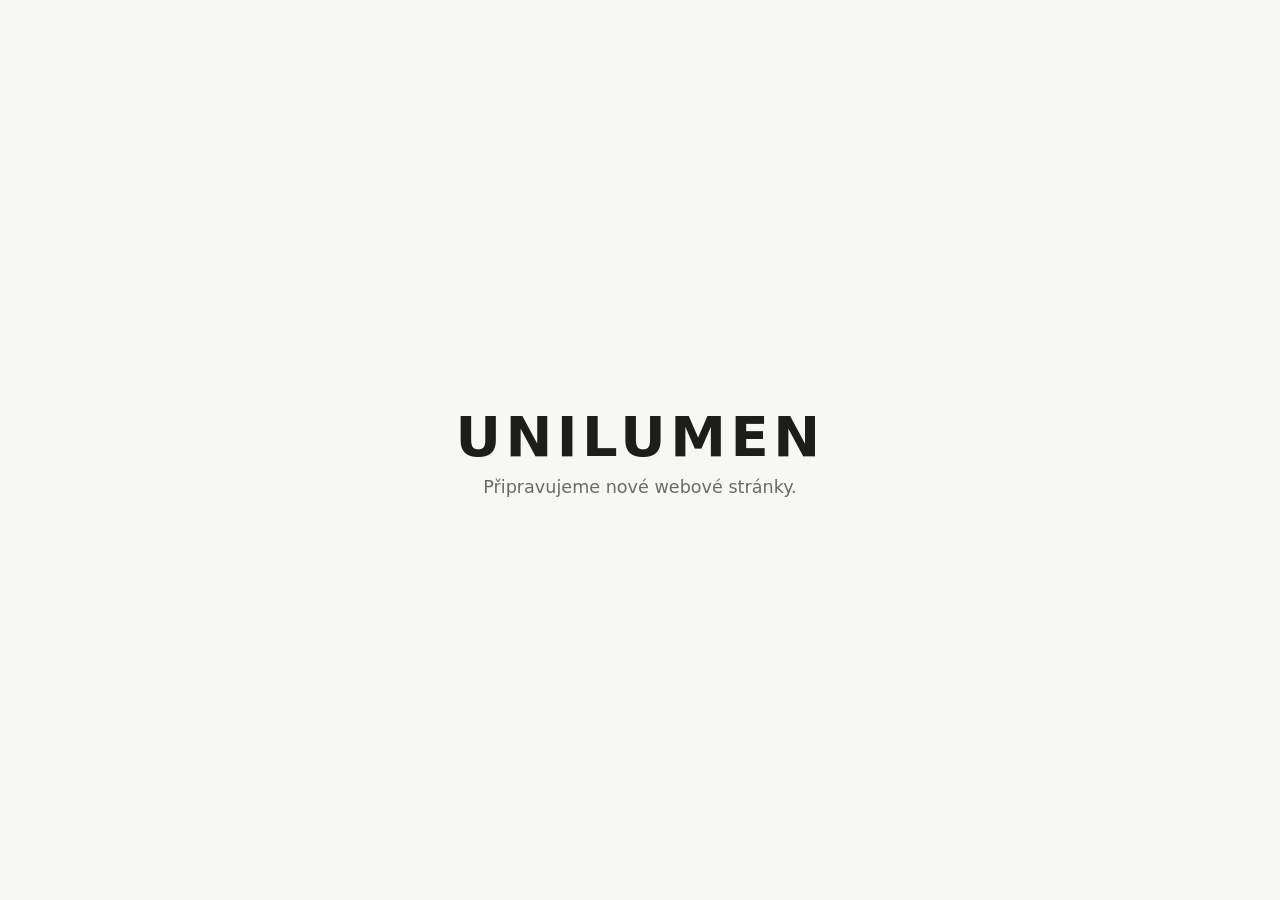
==== site/index.html @ 9586f5bf "Přidat dočasnou stránku, README a nasazení na GitHub Pages Co-Authored-By: Claude Opus 5.5 <noreply@" ====
<!doctype html>
<html lang="cs">
<head>
  <meta charset="utf-8">
  <meta name="viewport" content="width=device-width, initial-scale=1">
  <title>UNILUMEN s.r.o.</title>
  <meta name="description" content="UNILUMEN s.r.o. – nové webové stránky se připravují.">
  <style>
    :root { color-scheme: light dark; --bg: #f7f7f5; --fg: #1d1d1b; --muted: #6b6b66; }
    @media (prefers-color-scheme: dark) { :root { --bg: #141413; --fg: #f2f2ef; --muted: #a3a39d; } }
    html, body { height: 100%; margin: 0; }
    body {
      display: grid; place-items: center; padding: 0 16px;
      background: var(--bg); color: var(--fg);
      font-family: system-ui, -apple-system, "Segoe UI", Roboto, sans-serif;
      text-align: center;
    }
    h1 { font-size: clamp(2rem, 6vw, 3.5rem); letter-spacing: .08em; margin: 0 0 .5rem; }
    p { color: var(--muted); margin: 0; font-size: 1.1rem; }
  </style>
</head>
<body>
  <main>
    <h1>UNILUMEN</h1>
    <p>Připravujeme nové webové stránky.</p>
  </main>
</body>
</html>
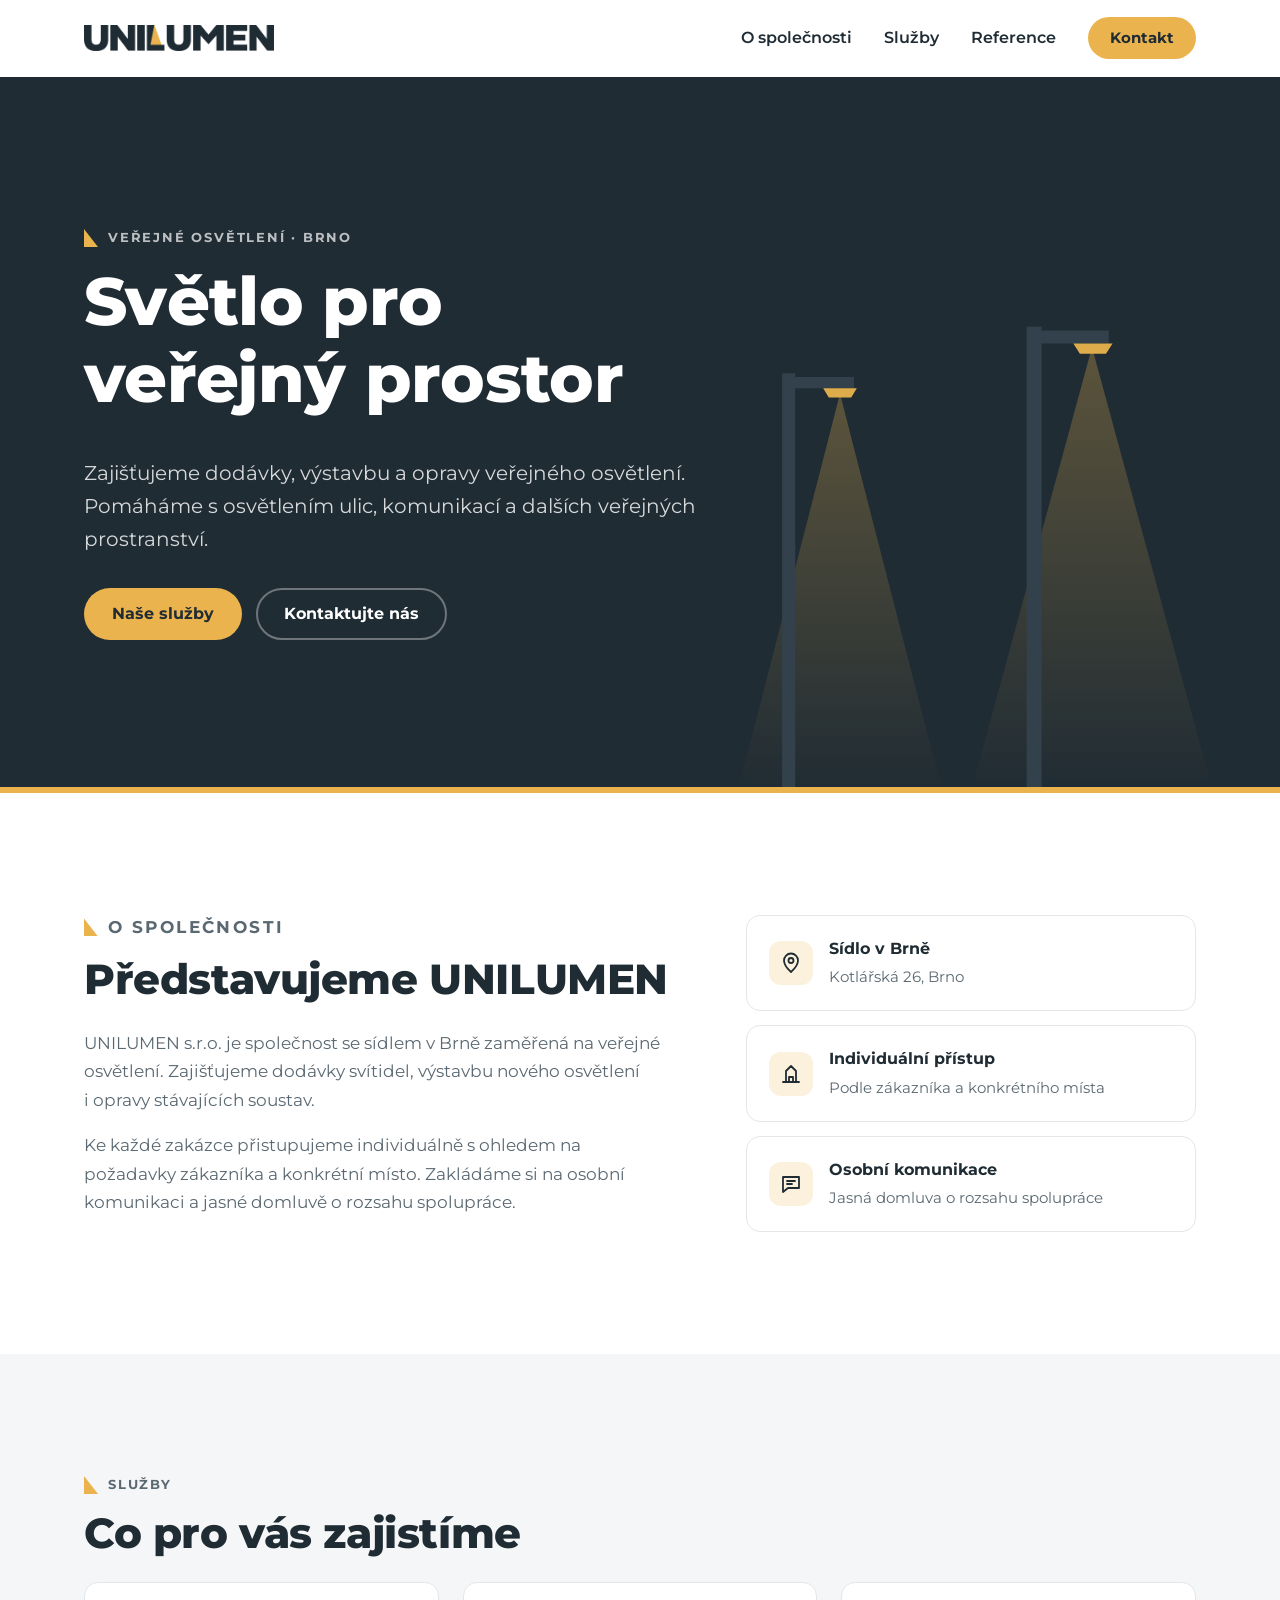
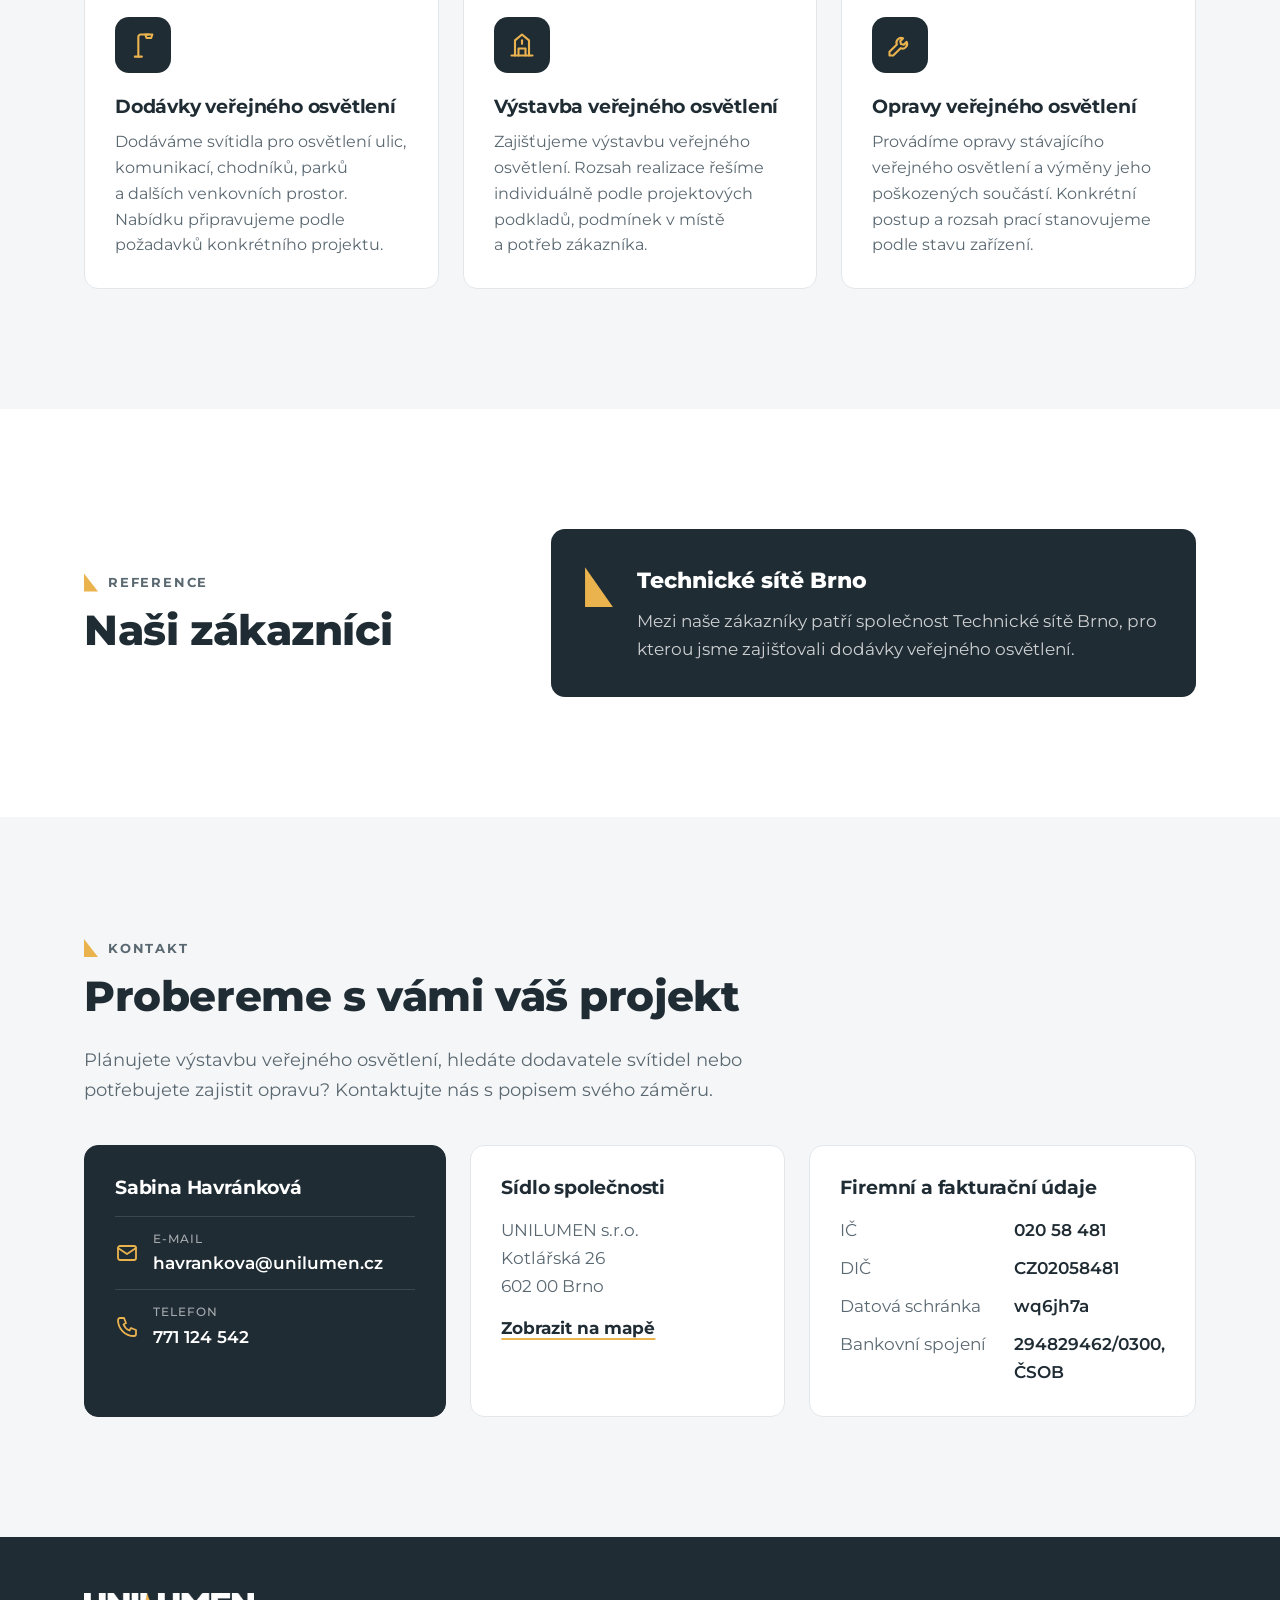
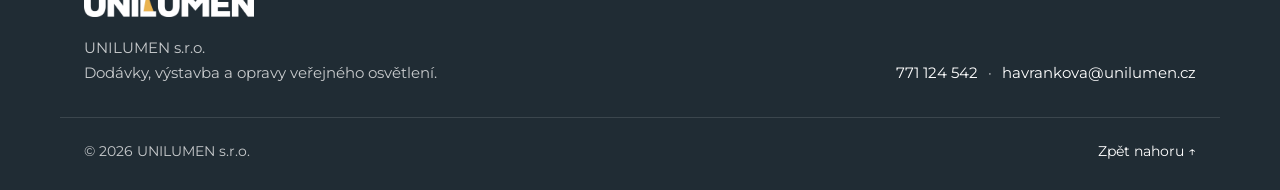
==== commit 543b7c56: "Vytvořit firemní web UNILUMEN Jednostránkový responzivní web podle podkladů klienta: úvod, o společn" ====
--- a/site/index.html
+++ b/site/index.html
@@ -3,26 +3,231 @@
 <head>
   <meta charset="utf-8">
   <meta name="viewport" content="width=device-width, initial-scale=1">
-  <title>UNILUMEN s.r.o.</title>
-  <meta name="description" content="UNILUMEN s.r.o. – nové webové stránky se připravují.">
-  <style>
-    :root { color-scheme: light dark; --bg: #f7f7f5; --fg: #1d1d1b; --muted: #6b6b66; }
-    @media (prefers-color-scheme: dark) { :root { --bg: #141413; --fg: #f2f2ef; --muted: #a3a39d; } }
-    html, body { height: 100%; margin: 0; }
-    body {
-      display: grid; place-items: center; padding: 0 16px;
-      background: var(--bg); color: var(--fg);
-      font-family: system-ui, -apple-system, "Segoe UI", Roboto, sans-serif;
-      text-align: center;
+  <title>UNILUMEN s.r.o. – dodávky, výstavba a opravy veřejného osvětlení</title>
+  <meta name="description" content="UNILUMEN s.r.o. z Brna zajišťuje dodávky, výstavbu a opravy veřejného osvětlení ulic, komunikací a dalších veřejných prostranství.">
+  <meta name="theme-color" content="#202C34">
+  <meta property="og:type" content="website">
+  <meta property="og:locale" content="cs_CZ">
+  <meta property="og:site_name" content="UNILUMEN s.r.o.">
+  <meta property="og:title" content="UNILUMEN s.r.o. – světlo pro veřejný prostor">
+  <meta property="og:description" content="Dodávky, výstavba a opravy veřejného osvětlení.">
+  <meta property="og:image" content="assets/img/og.png">
+  <link rel="icon" href="favicon.ico" sizes="48x48">
+  <link rel="icon" href="assets/img/favicon.svg" type="image/svg+xml">
+  <link rel="apple-touch-icon" href="assets/img/apple-touch-icon.png">
+  <link rel="preload" href="assets/fonts/montserrat-latin-wght-normal.woff2" as="font" type="font/woff2" crossorigin>
+  <link rel="stylesheet" href="assets/style.css">
+  <script type="application/ld+json">
+  {
+    "@context": "https://schema.org",
+    "@type": "Organization",
+    "name": "UNILUMEN s.r.o.",
+    "description": "Dodávky, výstavba a opravy veřejného osvětlení.",
+    "email": "havrankova@unilumen.cz",
+    "telephone": "+420 771 124 542",
+    "taxID": "CZ02058481",
+    "address": {
+      "@type": "PostalAddress",
+      "streetAddress": "Kotlářská 26",
+      "postalCode": "602 00",
+      "addressLocality": "Brno",
+      "addressCountry": "CZ"
     }
-    h1 { font-size: clamp(2rem, 6vw, 3.5rem); letter-spacing: .08em; margin: 0 0 .5rem; }
-    p { color: var(--muted); margin: 0; font-size: 1.1rem; }
-  </style>
+  }
+  </script>
 </head>
 <body>
-  <main>
-    <h1>UNILUMEN</h1>
-    <p>Připravujeme nové webové stránky.</p>
+  <a class="skip" href="#obsah">Přeskočit na obsah</a>
+
+  <header class="site-header" id="top">
+    <div class="wrap header-inner">
+      <a class="brand" href="#top" aria-label="UNILUMEN – úvod">
+        <img src="assets/img/logo.png" alt="UNILUMEN" width="900" height="127">
+      </a>
+      <button class="nav-toggle" type="button" aria-expanded="false" aria-controls="nav" aria-label="Otevřít menu">
+        <span></span><span></span><span></span>
+      </button>
+      <nav class="nav" id="nav" aria-label="Hlavní navigace">
+        <a href="#o-spolecnosti">O společnosti</a>
+        <a href="#sluzby">Služby</a>
+        <a href="#reference">Reference</a>
+        <a class="btn btn-gold btn-sm" href="#kontakt">Kontakt</a>
+      </nav>
+    </div>
+  </header>
+
+  <main id="obsah">
+    <!-- Úvod -->
+    <section class="hero" aria-labelledby="hero-title">
+      <svg class="hero-art" viewBox="0 0 600 520" aria-hidden="true" focusable="false">
+        <defs>
+          <linearGradient id="beam" x1="0" y1="0" x2="0" y2="1">
+            <stop offset="0" stop-color="#EAB34E" stop-opacity=".9"/>
+            <stop offset="1" stop-color="#EAB34E" stop-opacity="0"/>
+          </linearGradient>
+        </defs>
+        <g class="lamp lamp-1">
+          <polygon class="cone" points="150,92 40,520 260,520" fill="url(#beam)"/>
+          <rect x="88" y="70" width="14" height="450" fill="#33434e"/>
+          <path d="M95 74 h70 v12 h-70z" fill="#33434e"/>
+          <path d="M132 86 h36 l-6 10 h-24z" fill="#EAB34E"/>
+        </g>
+        <g class="lamp lamp-2">
+          <polygon class="cone" points="420,42 290,520 550,520" fill="url(#beam)"/>
+          <rect x="350" y="20" width="16" height="500" fill="#33434e"/>
+          <path d="M358 24 h80 v14 h-80z" fill="#33434e"/>
+          <path d="M400 38 h42 l-7 11 h-28z" fill="#EAB34E"/>
+        </g>
+      </svg>
+      <div class="wrap hero-inner">
+        <p class="eyebrow">Veřejné osvětlení · Brno</p>
+        <h1 id="hero-title">Světlo pro veřejný prostor</h1>
+        <p class="lead">Zajišťujeme dodávky, výstavbu a&nbsp;opravy veřejného osvětlení. Pomáháme s&nbsp;osvětlením ulic, komunikací a&nbsp;dalších veřejných prostranství.</p>
+        <div class="actions">
+          <a class="btn btn-gold" href="#sluzby">Naše služby</a>
+          <a class="btn btn-ghost" href="#kontakt">Kontaktujte nás</a>
+        </div>
+      </div>
+    </section>
+
+    <!-- O společnosti -->
+    <section class="section" id="o-spolecnosti" aria-labelledby="about-title">
+      <div class="wrap about">
+        <div>
+          <p class="eyebrow">O společnosti</p>
+          <h2 id="about-title">Představujeme UNILUMEN</h2>
+          <p>UNILUMEN s.r.o. je společnost se sídlem v&nbsp;Brně zaměřená na veřejné osvětlení. Zajišťujeme dodávky svítidel, výstavbu nového osvětlení i&nbsp;opravy stávajících soustav.</p>
+          <p>Ke každé zakázce přistupujeme individuálně s&nbsp;ohledem na požadavky zákazníka a&nbsp;konkrétní místo. Zakládáme si na osobní komunikaci a&nbsp;jasné domluvě o&nbsp;rozsahu spolupráce.</p>
+        </div>
+        <ul class="facts">
+          <li>
+            <svg viewBox="0 0 24 24" aria-hidden="true"><path d="M12 21s-7-6.2-7-11.5A7 7 0 0 1 19 9.5C19 14.8 12 21 12 21z"/><circle cx="12" cy="9.5" r="2.5"/></svg>
+            <div><strong>Sídlo v Brně</strong><span>Kotlářská 26, Brno</span></div>
+          </li>
+          <li>
+            <svg viewBox="0 0 24 24" aria-hidden="true"><path d="M4 20h16M7 20V9l5-5 5 5v11M10 20v-5h4v5"/></svg>
+            <div><strong>Individuální přístup</strong><span>Podle zákazníka a konkrétního místa</span></div>
+          </li>
+          <li>
+            <svg viewBox="0 0 24 24" aria-hidden="true"><path d="M4 5h16v11H9l-5 4z"/><path d="M8 9h8M8 12h5"/></svg>
+            <div><strong>Osobní komunikace</strong><span>Jasná domluva o rozsahu spolupráce</span></div>
+          </li>
+        </ul>
+      </div>
+    </section>
+
+    <!-- Služby -->
+    <section class="section section-alt" id="sluzby" aria-labelledby="services-title">
+      <div class="wrap">
+        <p class="eyebrow">Služby</p>
+        <h2 id="services-title">Co pro vás zajistíme</h2>
+        <div class="cards">
+          <article class="card">
+            <div class="card-icon">
+              <svg viewBox="0 0 24 24" aria-hidden="true"><path d="M8 22V5a2 2 0 0 1 2-2h7"/><path d="M14 3h6l-1 3h-4z"/><path d="M5 22h6"/></svg>
+            </div>
+            <h3>Dodávky veřejného osvětlení</h3>
+            <p>Dodáváme svítidla pro osvětlení ulic, komunikací, chodníků, parků a&nbsp;dalších venkovních prostor. Nabídku připravujeme podle požadavků konkrétního projektu.</p>
+          </article>
+          <article class="card">
+            <div class="card-icon">
+              <svg viewBox="0 0 24 24" aria-hidden="true"><path d="M3 21h18"/><path d="M6 21V8l6-5 6 5v13"/><path d="M9 21v-6h6v6"/><path d="M12 8v3"/></svg>
+            </div>
+            <h3>Výstavba veřejného osvětlení</h3>
+            <p>Zajišťujeme výstavbu veřejného osvětlení. Rozsah realizace řešíme individuálně podle projektových podkladů, podmínek v&nbsp;místě a&nbsp;potřeb zákazníka.</p>
+          </article>
+          <article class="card">
+            <div class="card-icon">
+              <svg viewBox="0 0 24 24" aria-hidden="true"><path d="M14.7 6.3a4 4 0 0 0-5.4 5.2L3 17.8V21h3.2l6.3-6.3a4 4 0 0 0 5.2-5.4l-2.5 2.5-2.4-.6-.6-2.4z"/></svg>
+            </div>
+            <h3>Opravy veřejného osvětlení</h3>
+            <p>Provádíme opravy stávajícího veřejného osvětlení a&nbsp;výměny jeho poškozených součástí. Konkrétní postup a&nbsp;rozsah prací stanovujeme podle stavu zařízení.</p>
+          </article>
+        </div>
+      </div>
+    </section>
+
+    <!-- Reference -->
+    <section class="section" id="reference" aria-labelledby="ref-title">
+      <div class="wrap ref">
+        <div>
+          <p class="eyebrow">Reference</p>
+          <h2 id="ref-title">Naši zákazníci</h2>
+        </div>
+        <figure class="ref-card">
+          <span class="ref-mark" aria-hidden="true"></span>
+          <div>
+            <p class="ref-name">Technické sítě Brno</p>
+            <p>Mezi naše zákazníky patří společnost Technické sítě Brno, pro kterou jsme zajišťovali dodávky veřejného osvětlení.</p>
+          </div>
+        </figure>
+      </div>
+    </section>
+
+    <!-- Kontakt -->
+    <section class="section contact" id="kontakt" aria-labelledby="contact-title">
+      <div class="wrap">
+        <div class="contact-head">
+          <p class="eyebrow">Kontakt</p>
+          <h2 id="contact-title">Probereme s&nbsp;vámi váš projekt</h2>
+          <p class="lead">Plánujete výstavbu veřejného osvětlení, hledáte dodavatele svítidel nebo potřebujete zajistit opravu? Kontaktujte nás s&nbsp;popisem svého záměru.</p>
+        </div>
+
+        <div class="contact-grid">
+          <div class="contact-card person">
+            <h3>Sabina Havránková</h3>
+            <a class="contact-line" href="mailto:havrankova@unilumen.cz">
+              <svg viewBox="0 0 24 24" aria-hidden="true"><rect x="3" y="5" width="18" height="14" rx="2"/><path d="m3 7 9 6 9-6"/></svg>
+              <span><small>E-mail</small>havrankova@unilumen.cz</span>
+            </a>
+            <a class="contact-line" href="tel:+420771124542">
+              <svg viewBox="0 0 24 24" aria-hidden="true"><path d="M5 3h4l2 5-2.5 1.5a11 11 0 0 0 6 6L16 13l5 2v4a2 2 0 0 1-2 2A16 16 0 0 1 3 5a2 2 0 0 1 2-2"/></svg>
+              <span><small>Telefon</small>771 124 542</span>
+            </a>
+          </div>
+
+          <div class="contact-card">
+            <h3>Sídlo společnosti</h3>
+            <address>
+              UNILUMEN s.r.o.<br>
+              Kotlářská 26<br>
+              602 00 Brno
+            </address>
+            <a class="text-link" href="https://mapy.com/s/?q=Kotl%C3%A1%C5%99sk%C3%A1%2026%2C%20Brno" target="_blank" rel="noopener">Zobrazit na mapě</a>
+          </div>
+
+          <div class="contact-card">
+            <h3>Firemní a fakturační údaje</h3>
+            <dl class="details">
+              <div><dt>IČ</dt><dd>020 58 481</dd></div>
+              <div><dt>DIČ</dt><dd>CZ02058481</dd></div>
+              <div><dt>Datová schránka</dt><dd>wq6jh7a</dd></div>
+              <div><dt>Bankovní spojení</dt><dd>294829462/0300, ČSOB</dd></div>
+            </dl>
+          </div>
+        </div>
+      </div>
+    </section>
   </main>
+
+  <footer class="site-footer">
+    <div class="wrap footer-inner">
+      <div>
+        <img class="footer-logo" src="assets/img/logo-white.png" alt="UNILUMEN" width="900" height="127">
+        <p>UNILUMEN s.r.o.<br>Dodávky, výstavba a&nbsp;opravy veřejného osvětlení.</p>
+      </div>
+      <p class="footer-contact">
+        <a href="tel:+420771124542">771 124 542</a>
+        <span aria-hidden="true">·</span>
+        <a href="mailto:havrankova@unilumen.cz">havrankova@unilumen.cz</a>
+      </p>
+    </div>
+    <div class="wrap footer-bottom">
+      <p>© <span id="year">2026</span> UNILUMEN s.r.o.</p>
+      <a href="#top">Zpět nahoru ↑</a>
+    </div>
+  </footer>
+
+  <script src="assets/main.js" defer></script>
 </body>
 </html>
--- a/site/assets/style.css
+++ b/site/assets/style.css
@@ -0,0 +1,256 @@
+@font-face {
+  font-family: "Montserrat";
+  font-style: normal;
+  font-display: swap;
+  font-weight: 100 900;
+  src: url("fonts/montserrat-latin-ext-wght-normal.woff2") format("woff2-variations");
+  unicode-range: U+0100-02BA, U+02BD-02C5, U+02C7-02CC, U+02CE-02D7, U+02DD-02FF, U+0304, U+0308, U+0329, U+1D00-1DBF, U+1E00-1E9F, U+1EF2-1EFF, U+2020, U+20A0-20AB, U+20AD-20C0, U+2113, U+2C60-2C7F, U+A720-A7FF;
+}
+@font-face {
+  font-family: "Montserrat";
+  font-style: normal;
+  font-display: swap;
+  font-weight: 100 900;
+  src: url("fonts/montserrat-latin-wght-normal.woff2") format("woff2-variations");
+  unicode-range: U+0000-00FF, U+0131, U+0152-0153, U+02BB-02BC, U+02C6, U+02DA, U+02DC, U+0304, U+0308, U+0329, U+2000-206F, U+20AC, U+2122, U+2191, U+2193, U+2212, U+2215, U+FEFF, U+FFFD;
+}
+
+:root {
+  /* Barvy loga podle specifikace */
+  --navy: #202C34;
+  --gold: #EAB34E;
+  --white: #FFFFFF;
+
+  --navy-700: #2a3a45;
+  --navy-600: #33434e;
+  --ink: #202C34;
+  --muted: #5a6871;
+  --line: #e3e7ea;
+  --bg-alt: #f5f6f7;
+  --gold-soft: #fbf1dc;
+
+  --radius: 14px;
+  --header-h: 76px;
+  --wrap: 1160px;
+  --font: "Montserrat", system-ui, -apple-system, "Segoe UI", Roboto, sans-serif;
+}
+
+*, *::before, *::after { box-sizing: border-box; }
+html { scroll-behavior: smooth; scroll-padding-top: calc(var(--header-h) + 8px); -webkit-text-size-adjust: 100%; }
+@media (prefers-reduced-motion: reduce) { html { scroll-behavior: auto; } *, *::before, *::after { animation: none !important; transition: none !important; } }
+body {
+  margin: 0;
+  font-family: var(--font);
+  font-size: 17px;
+  line-height: 1.65;
+  color: var(--ink);
+  background: var(--white);
+  -webkit-font-smoothing: antialiased;
+}
+img, svg { display: block; max-width: 100%; }
+a { color: inherit; }
+h1, h2, h3 { line-height: 1.15; margin: 0 0 .6em; letter-spacing: -.01em; }
+h1 { font-size: clamp(2.3rem, 6vw, 4.2rem); font-weight: 800; }
+h2 { font-size: clamp(1.8rem, 3.6vw, 2.6rem); font-weight: 800; }
+h3 { font-size: 1.2rem; font-weight: 700; }
+p { margin: 0 0 1em; }
+
+.wrap { width: 100%; max-width: var(--wrap); margin: 0 auto; padding: 0 24px; }
+@media (max-width: 600px) { .wrap { padding: 0 16px; } }
+
+.skip { position: absolute; left: -9999px; top: 8px; z-index: 100; background: var(--gold); color: var(--navy); padding: 8px 14px; border-radius: 8px; font-weight: 700; }
+.skip:focus { left: 8px; }
+:focus-visible { outline: 3px solid var(--gold); outline-offset: 3px; border-radius: 4px; }
+
+.eyebrow {
+  display: inline-flex; align-items: center; gap: 10px;
+  font-size: .8rem; font-weight: 700; letter-spacing: .14em; text-transform: uppercase;
+  color: var(--muted); margin-bottom: 14px;
+}
+.eyebrow::before {
+  content: ""; width: 14px; height: 18px; background: var(--gold);
+  clip-path: polygon(0 0, 0 100%, 100% 100%);
+}
+
+/* Tlačítka */
+.btn {
+  display: inline-flex; align-items: center; justify-content: center;
+  padding: 14px 26px; border-radius: 999px; border: 2px solid transparent;
+  font-weight: 700; font-size: 1rem; text-decoration: none; line-height: 1.2;
+  transition: background .2s, color .2s, border-color .2s, transform .2s;
+}
+.btn:hover { transform: translateY(-1px); }
+.btn-gold { background: var(--gold); color: var(--navy); }
+.btn-gold:hover { background: #f0c063; }
+.btn-ghost { border-color: rgba(255,255,255,.35); color: var(--white); }
+.btn-ghost:hover { border-color: var(--white); }
+.btn-sm { padding: 10px 20px; font-size: .95rem; }
+
+/* Hlavička */
+.site-header {
+  position: sticky; top: 0; z-index: 50;
+  background: rgba(255,255,255,.94);
+  backdrop-filter: saturate(1.4) blur(10px);
+  -webkit-backdrop-filter: saturate(1.4) blur(10px);
+  border-bottom: 1px solid transparent;
+  transition: border-color .2s, box-shadow .2s;
+}
+.site-header.scrolled { border-bottom-color: var(--line); box-shadow: 0 6px 24px rgba(32,44,52,.06); }
+.header-inner { height: var(--header-h); display: flex; align-items: center; justify-content: space-between; gap: 24px; }
+.brand img { width: 190px; height: auto; }
+.nav { display: flex; align-items: center; gap: 32px; }
+.nav a:not(.btn) { text-decoration: none; font-weight: 600; font-size: .98rem; position: relative; padding: 6px 0; }
+.nav a:not(.btn)::after {
+  content: ""; position: absolute; left: 0; right: 0; bottom: 0; height: 2px;
+  background: var(--gold); transform: scaleX(0); transform-origin: left; transition: transform .25s;
+}
+.nav a:not(.btn):hover::after, .nav a.active::after { transform: scaleX(1); }
+
+.nav-toggle {
+  display: none; width: 44px; height: 44px; border: 0; background: none; padding: 10px; cursor: pointer;
+  flex-direction: column; justify-content: center; gap: 5px;
+}
+.nav-toggle span { display: block; height: 2px; background: var(--navy); border-radius: 2px; transition: transform .25s, opacity .2s; }
+.nav-toggle[aria-expanded="true"] span:nth-child(1) { transform: translateY(7px) rotate(45deg); }
+.nav-toggle[aria-expanded="true"] span:nth-child(2) { opacity: 0; }
+.nav-toggle[aria-expanded="true"] span:nth-child(3) { transform: translateY(-7px) rotate(-45deg); }
+
+@media (max-width: 820px) {
+  :root { --header-h: 64px; }
+  .brand img { width: 150px; }
+  .nav-toggle { display: flex; }
+  .nav {
+    position: absolute; top: var(--header-h); left: 0; right: 0;
+    flex-direction: column; align-items: stretch; gap: 0;
+    background: var(--white); border-bottom: 1px solid var(--line);
+    padding: 8px 16px 20px; box-shadow: 0 16px 30px rgba(32,44,52,.08);
+    display: none;
+  }
+  .nav.open { display: flex; }
+  .nav a:not(.btn) { padding: 14px 4px; border-bottom: 1px solid var(--line); }
+  .nav a:not(.btn)::after { display: none; }
+  .nav .btn { margin-top: 16px; }
+}
+
+/* Úvod */
+.hero {
+  position: relative; overflow: hidden; isolation: isolate;
+  background: var(--navy); color: var(--white);
+  padding: clamp(80px, 12vw, 150px) 0 clamp(90px, 12vw, 160px);
+}
+.hero::after {
+  content: ""; position: absolute; inset: auto 0 0 0; height: 6px; background: var(--gold);
+}
+.hero-art {
+  position: absolute; z-index: -1; right: max(-40px, calc((100vw - var(--wrap)) / 2 - 40px));
+  bottom: 0; width: min(560px, 55vw); height: auto; opacity: .95;
+}
+.hero-art .cone { opacity: .35; animation: glow 5s ease-in-out infinite; }
+.hero-art .lamp-2 .cone { animation-delay: -2.5s; }
+@keyframes glow { 0%, 100% { opacity: .28; } 50% { opacity: .45; } }
+.hero-inner { max-width: var(--wrap); }
+.hero h1 { max-width: 12ch; }
+.hero .eyebrow { color: rgba(255,255,255,.7); }
+.hero .lead { font-size: clamp(1.05rem, 1.6vw, 1.25rem); max-width: 34em; color: rgba(255,255,255,.82); margin-bottom: 2rem; }
+.actions { display: flex; flex-wrap: wrap; gap: 14px; }
+@media (max-width: 820px) {
+  .hero-art { width: 90vw; right: -25vw; opacity: .45; }
+}
+
+/* Sekce */
+.section { padding: clamp(72px, 10vw, 120px) 0; }
+.section-alt { background: var(--bg-alt); }
+.section p { color: var(--muted); }
+
+.about { display: grid; grid-template-columns: 1.3fr 1fr; gap: clamp(32px, 6vw, 88px); align-items: center; }
+.about p { font-size: 1.08rem; }
+.facts { list-style: none; margin: 0; padding: 0; display: grid; gap: 14px; }
+.facts li {
+  display: flex; gap: 16px; align-items: center;
+  padding: 20px 22px; border: 1px solid var(--line); border-radius: var(--radius); background: var(--white);
+}
+.facts svg, .card-icon svg, .contact-line svg {
+  width: 24px; height: 24px; flex: none;
+  fill: none; stroke: currentColor; stroke-width: 1.8; stroke-linecap: round; stroke-linejoin: round;
+}
+.facts li > svg { width: 44px; height: 44px; padding: 10px; border-radius: 12px; background: var(--gold-soft); color: var(--navy); }
+.facts strong { display: block; font-size: 1rem; }
+.facts span { color: var(--muted); font-size: .93rem; }
+@media (max-width: 820px) { .about { grid-template-columns: 1fr; } }
+
+.cards { display: grid; grid-template-columns: repeat(3, 1fr); gap: 24px; margin-top: 20px; }
+.card {
+  position: relative; overflow: hidden;
+  background: var(--white); border-radius: var(--radius); padding: 34px 30px 30px;
+  border: 1px solid var(--line);
+  transition: transform .25s, box-shadow .25s;
+}
+.card::before {
+  content: ""; position: absolute; top: 0; left: 0; right: 0; height: 4px; background: var(--gold);
+  transform: scaleX(0); transform-origin: left; transition: transform .3s;
+}
+.card:hover { transform: translateY(-4px); box-shadow: 0 18px 40px rgba(32,44,52,.10); }
+.card:hover::before { transform: scaleX(1); }
+.card-icon {
+  width: 56px; height: 56px; border-radius: 14px; display: grid; place-items: center;
+  background: var(--navy); color: var(--gold); margin-bottom: 22px;
+}
+.card-icon svg { width: 28px; height: 28px; }
+.card p { margin: 0; font-size: .98rem; }
+@media (max-width: 960px) { .cards { grid-template-columns: 1fr; max-width: 640px; } }
+
+.ref { display: grid; grid-template-columns: 1fr 1.6fr; gap: clamp(24px, 5vw, 64px); align-items: center; }
+.ref h2 { margin-bottom: 0; }
+.ref-card {
+  margin: 0; display: flex; gap: 24px; align-items: flex-start;
+  padding: 34px; border-radius: var(--radius); background: var(--navy); color: var(--white);
+}
+.ref-card p { color: rgba(255,255,255,.78); margin: 0; }
+.ref-card .ref-name { color: var(--white); font-weight: 800; font-size: 1.35rem; margin-bottom: 8px; }
+.ref-mark { flex: none; width: 28px; height: 40px; background: var(--gold); clip-path: polygon(0 0, 0 100%, 100% 100%); margin-top: 4px; }
+@media (max-width: 820px) { .ref { grid-template-columns: 1fr; } .ref-card { padding: 26px 22px; gap: 18px; } }
+
+/* Kontakt */
+.contact { background: var(--bg-alt); position: relative; }
+.contact-head { max-width: 760px; margin-bottom: 40px; }
+.contact .lead { font-size: 1.12rem; }
+.contact-grid { display: grid; grid-template-columns: 1.15fr 1fr 1.15fr; gap: 24px; }
+.contact-card {
+  background: var(--white); border: 1px solid var(--line); border-radius: var(--radius); padding: 30px;
+}
+.contact-card h3 { margin-bottom: 18px; }
+.contact-card.person { background: var(--navy); color: var(--white); border-color: var(--navy); }
+.contact-line {
+  display: flex; gap: 14px; align-items: center; text-decoration: none;
+  padding: 12px 0; border-top: 1px solid rgba(255,255,255,.12); font-weight: 600; word-break: break-word;
+}
+.contact-line svg { color: var(--gold); }
+.contact-line small { display: block; font-weight: 500; font-size: .78rem; letter-spacing: .08em; text-transform: uppercase; color: rgba(255,255,255,.6); }
+.contact-line:hover span { color: var(--gold); }
+address { font-style: normal; color: var(--muted); margin-bottom: 14px; }
+.text-link { font-weight: 700; text-decoration-color: var(--gold); text-decoration-thickness: 2px; text-underline-offset: 4px; }
+.details { margin: 0; display: grid; gap: 10px; }
+.details div { display: grid; grid-template-columns: 9.5em 1fr; gap: 12px; }
+.details dt { color: var(--muted); }
+.details dd { margin: 0; font-weight: 600; }
+@media (max-width: 960px) { .contact-grid { grid-template-columns: 1fr 1fr; } .contact-card.person { grid-column: 1 / -1; } }
+@media (max-width: 640px) {
+  .contact-grid { grid-template-columns: 1fr; }
+  .contact-card { padding: 24px 20px; }
+  .details div { grid-template-columns: 1fr; gap: 0; }
+}
+
+/* Patička */
+.site-footer { background: var(--navy); color: rgba(255,255,255,.75); padding: 56px 0 28px; font-size: .95rem; }
+.footer-inner { display: flex; flex-wrap: wrap; justify-content: space-between; align-items: flex-end; gap: 24px; padding-bottom: 32px; border-bottom: 1px solid rgba(255,255,255,.12); }
+.footer-logo { width: 170px; height: auto; margin-bottom: 18px; }
+.footer-inner p { margin: 0; }
+.footer-contact { display: flex; flex-wrap: wrap; gap: 10px; }
+.site-footer a { text-decoration: none; color: var(--white); }
+.site-footer a:hover { color: var(--gold); }
+.footer-bottom { display: flex; justify-content: space-between; gap: 16px; padding-top: 22px; font-size: .85rem; }
+.footer-bottom p { margin: 0; }
+
+/* Postupné objevení při scrollu */
+.reveal { opacity: 0; transform: translateY(18px); transition: opacity .6s ease, transform .6s ease; }
+.reveal.in { opacity: 1; transform: none; }
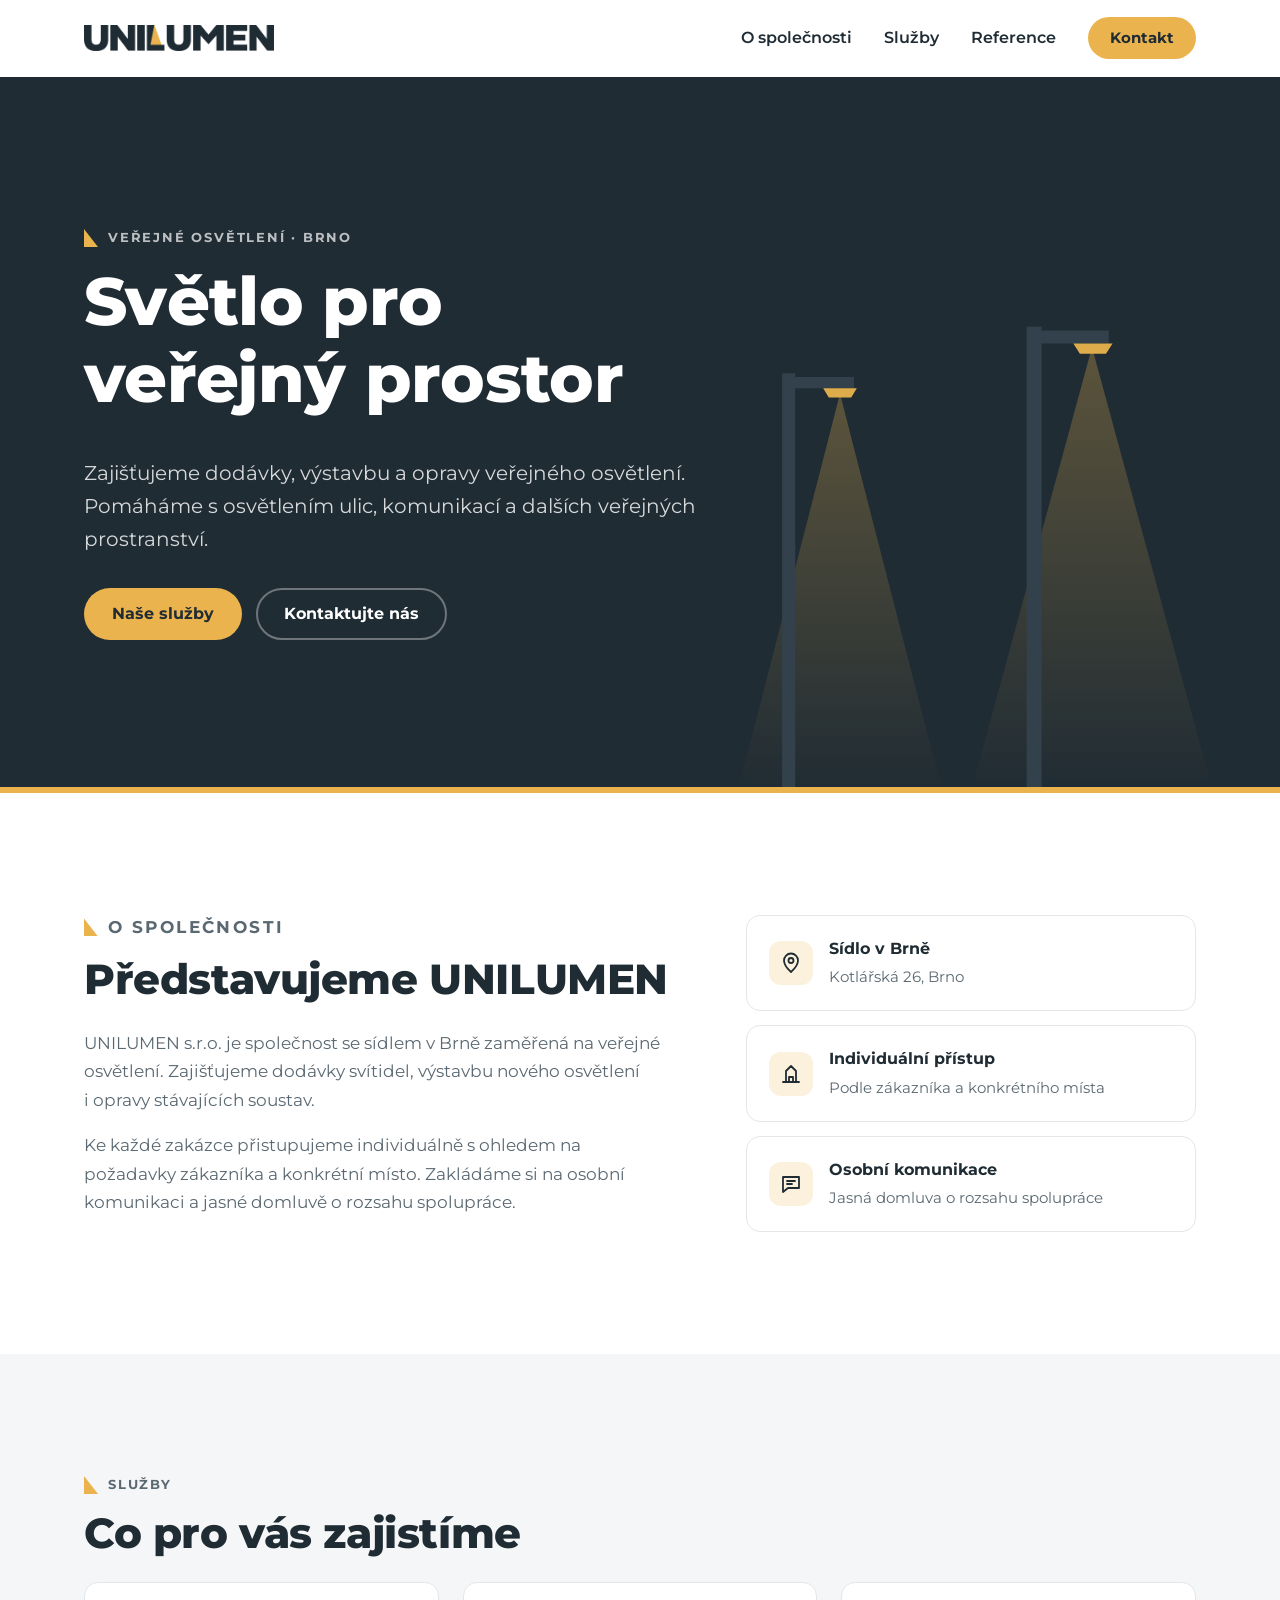
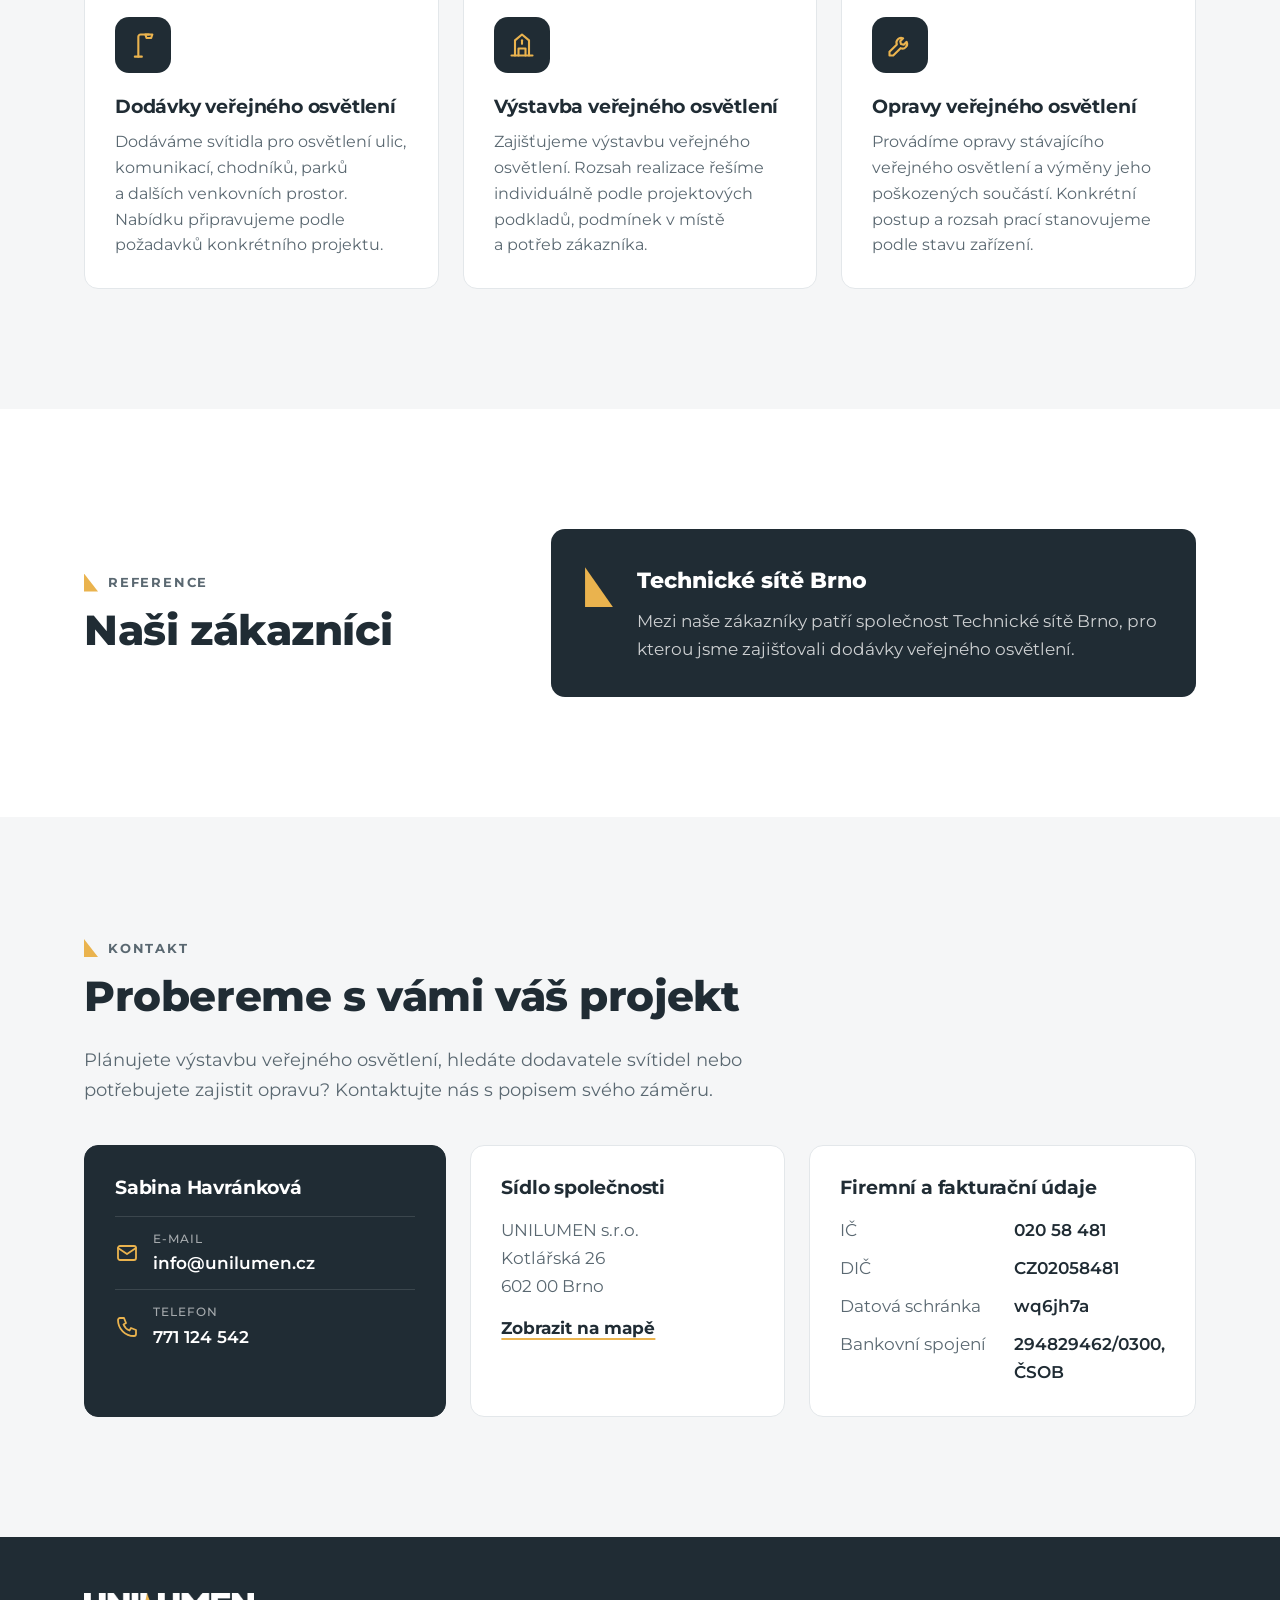
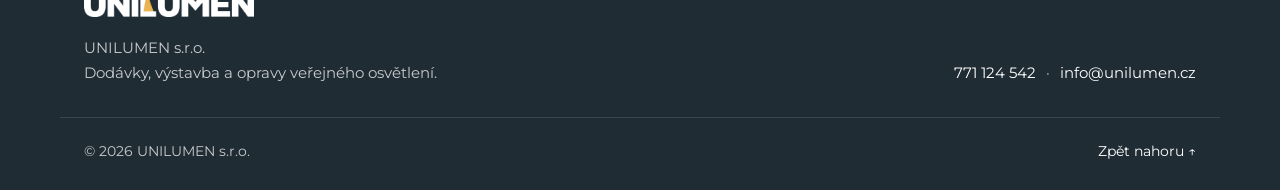
==== commit 68af4725: "Změnit e-mail na info@unilumen.cz a přidat náhledy variant 1 a 4 Co-Authored-By: Claude Opus 5.5 <no" ====
--- a/site/index.html
+++ b/site/index.html
@@ -23,7 +23,7 @@
     "@type": "Organization",
     "name": "UNILUMEN s.r.o.",
     "description": "Dodávky, výstavba a opravy veřejného osvětlení.",
-    "email": "havrankova@unilumen.cz",
+    "email": "info@unilumen.cz",
     "telephone": "+420 771 124 542",
     "taxID": "CZ02058481",
     "address": {
@@ -176,9 +176,9 @@
         <div class="contact-grid">
           <div class="contact-card person">
             <h3>Sabina Havránková</h3>
-            <a class="contact-line" href="mailto:havrankova@unilumen.cz">
+            <a class="contact-line" href="mailto:info@unilumen.cz">
               <svg viewBox="0 0 24 24" aria-hidden="true"><rect x="3" y="5" width="18" height="14" rx="2"/><path d="m3 7 9 6 9-6"/></svg>
-              <span><small>E-mail</small>havrankova@unilumen.cz</span>
+              <span><small>E-mail</small>info@unilumen.cz</span>
             </a>
             <a class="contact-line" href="tel:+420771124542">
               <svg viewBox="0 0 24 24" aria-hidden="true"><path d="M5 3h4l2 5-2.5 1.5a11 11 0 0 0 6 6L16 13l5 2v4a2 2 0 0 1-2 2A16 16 0 0 1 3 5a2 2 0 0 1 2-2"/></svg>
@@ -219,7 +219,7 @@
       <p class="footer-contact">
         <a href="tel:+420771124542">771 124 542</a>
         <span aria-hidden="true">·</span>
-        <a href="mailto:havrankova@unilumen.cz">havrankova@unilumen.cz</a>
+        <a href="mailto:info@unilumen.cz">info@unilumen.cz</a>
       </p>
     </div>
     <div class="wrap footer-bottom">
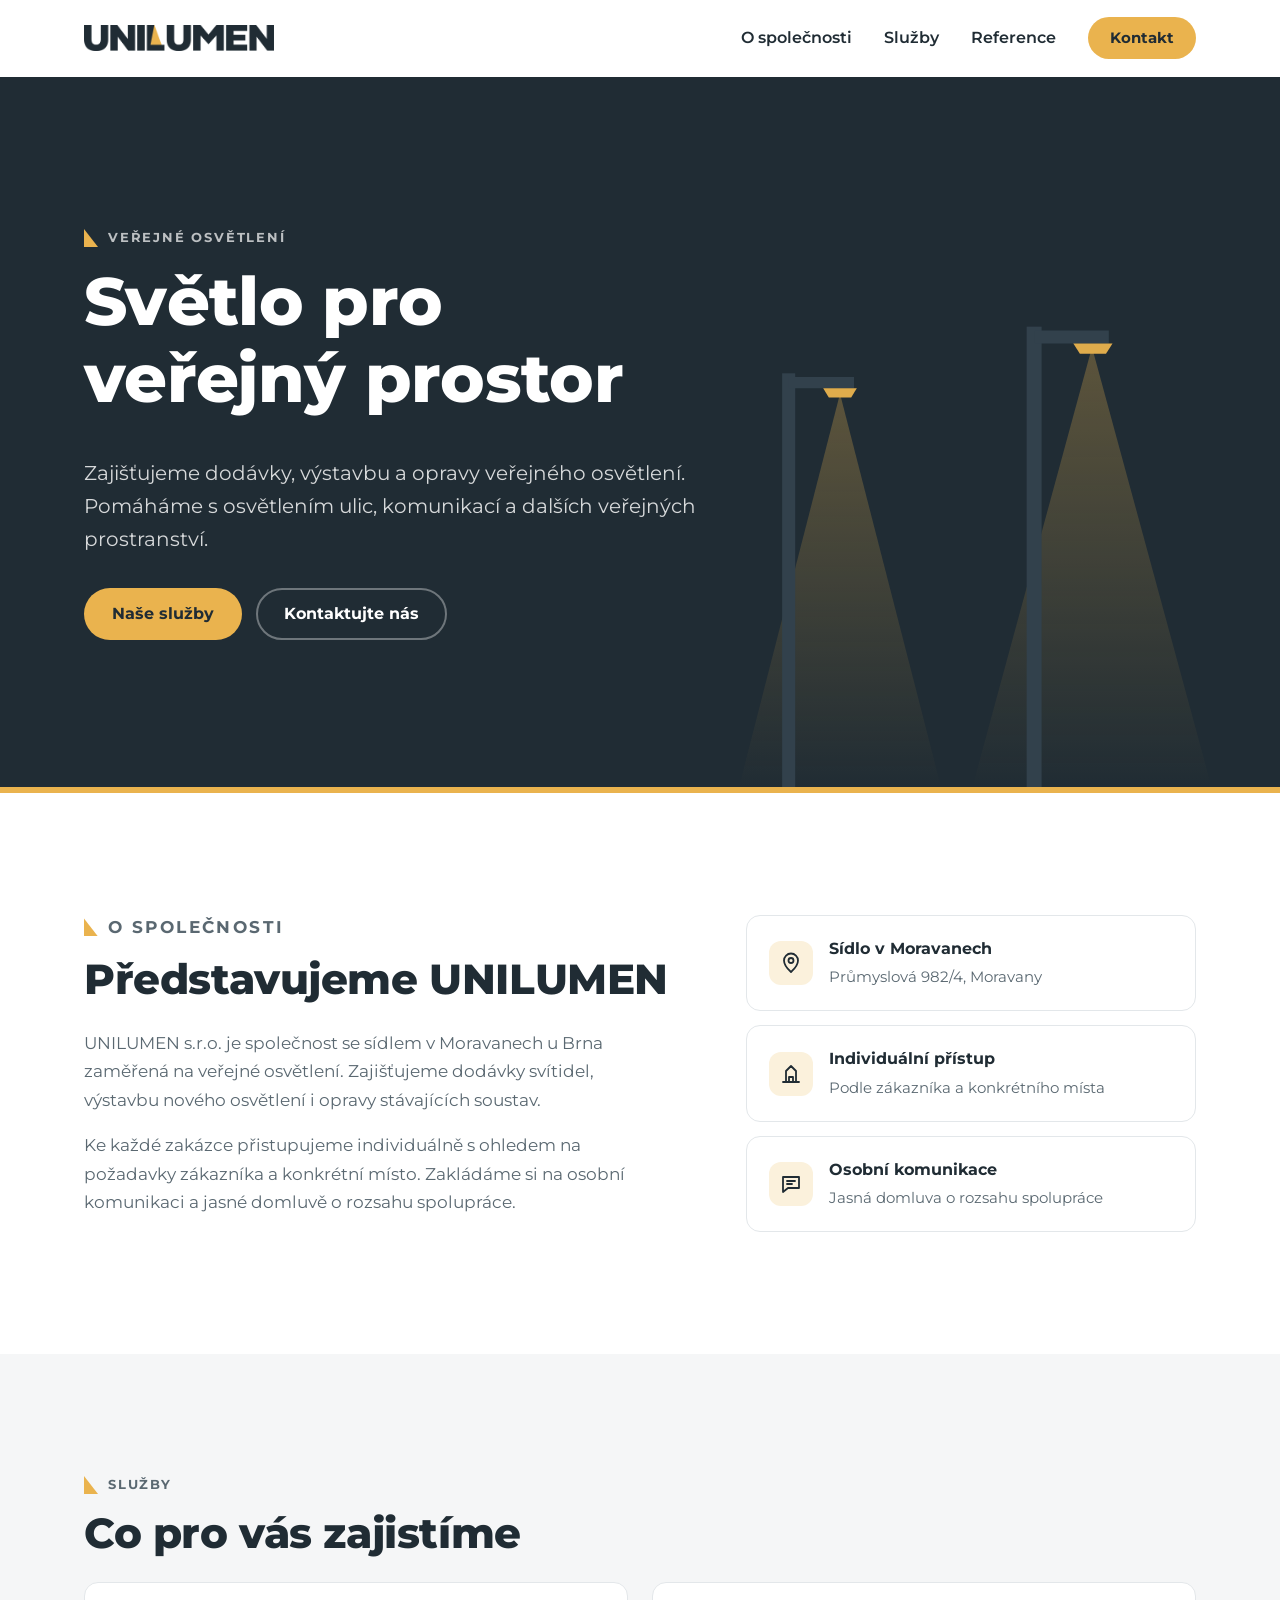
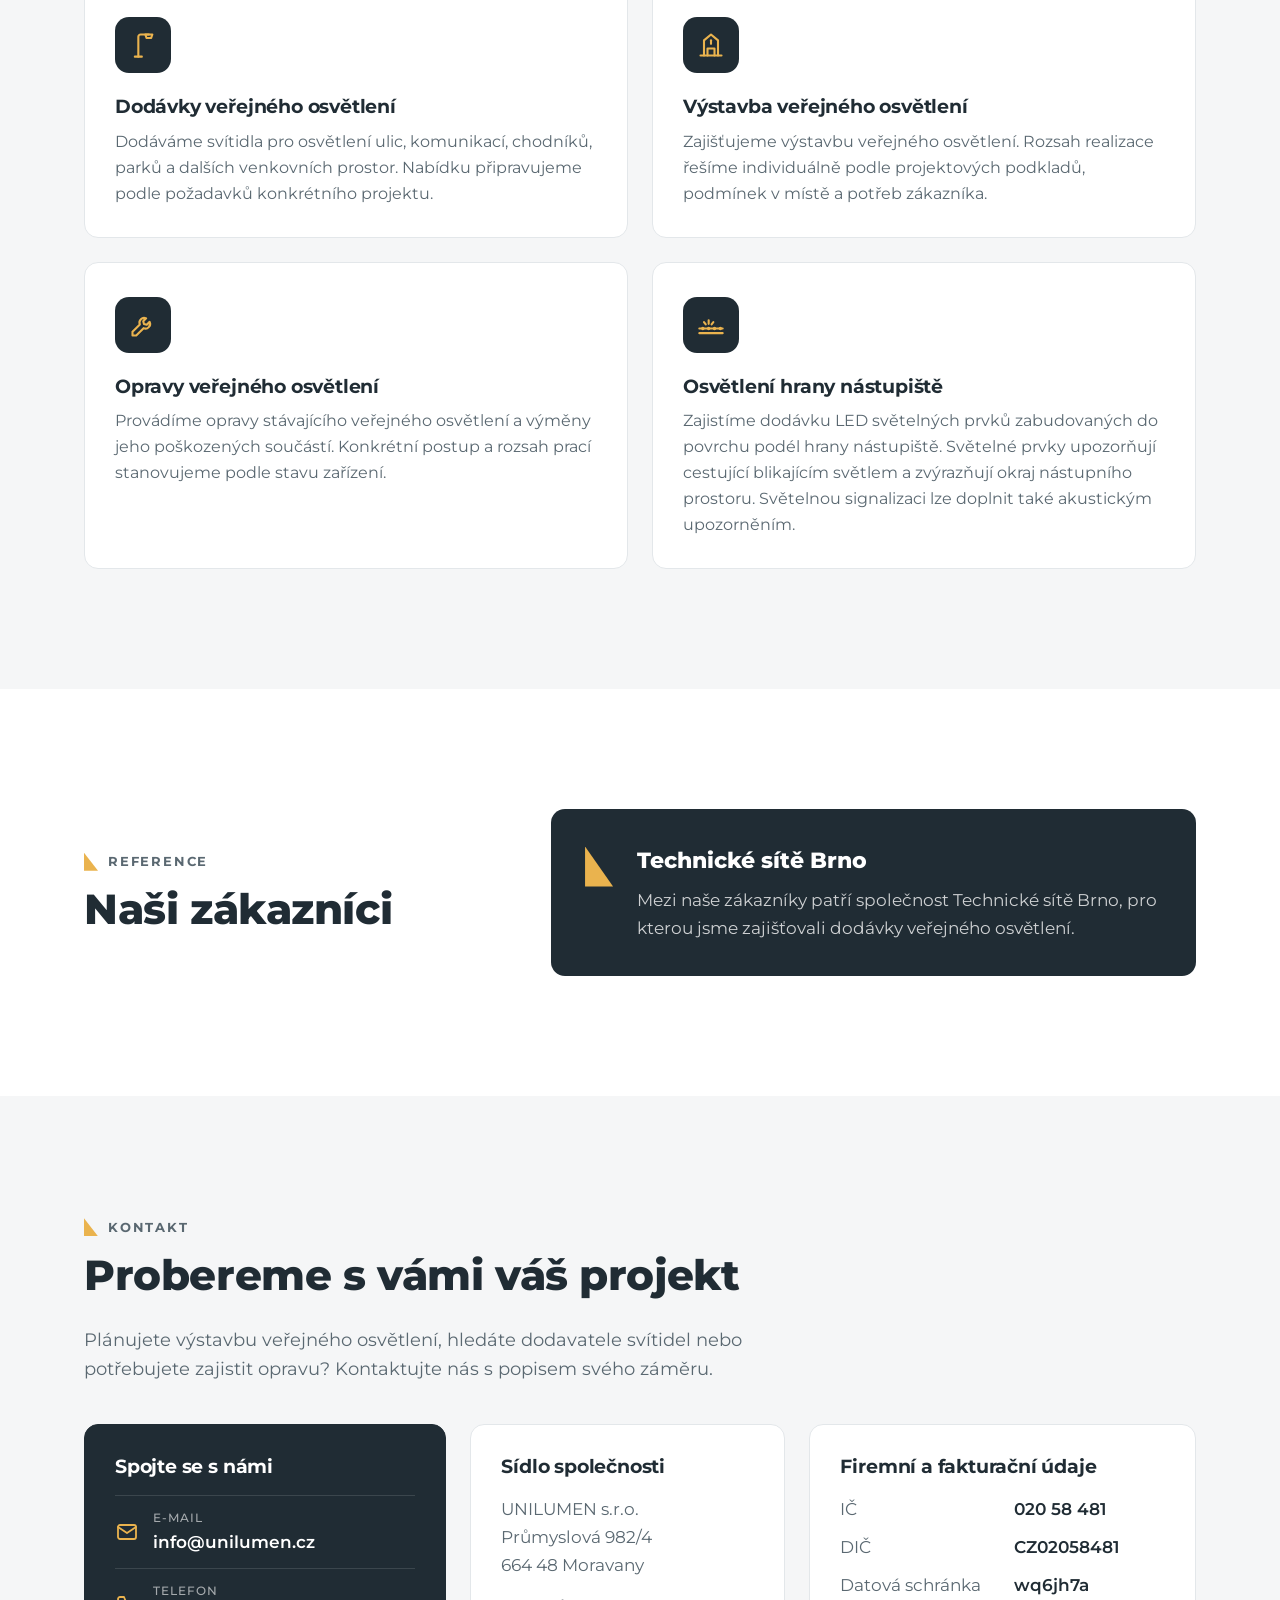
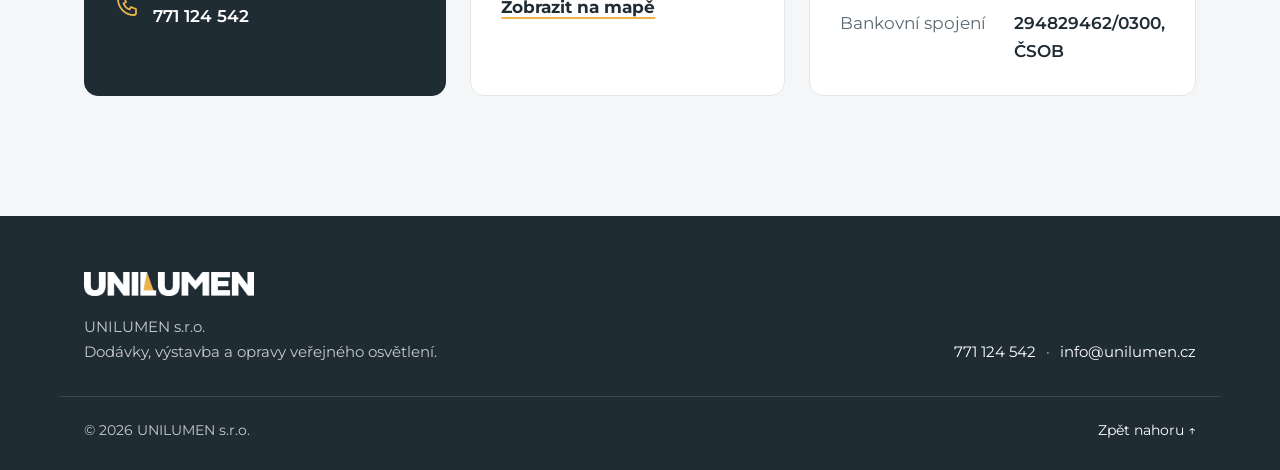
==== commit e0eb3048: "Finální úpravy webu podle klientky - Kontakt bez jména, jen e-mail a telefon - Sídlo: Průmyslová 982" ====
--- a/site/index.html
+++ b/site/index.html
@@ -4,7 +4,7 @@
   <meta charset="utf-8">
   <meta name="viewport" content="width=device-width, initial-scale=1">
   <title>UNILUMEN s.r.o. – dodávky, výstavba a opravy veřejného osvětlení</title>
-  <meta name="description" content="UNILUMEN s.r.o. z Brna zajišťuje dodávky, výstavbu a opravy veřejného osvětlení ulic, komunikací a dalších veřejných prostranství.">
+  <meta name="description" content="UNILUMEN s.r.o. zajišťuje dodávky, výstavbu a opravy veřejného osvětlení ulic, komunikací a dalších veřejných prostranství i osvětlení hrany nástupiště.">
   <meta name="theme-color" content="#202C34">
   <meta property="og:type" content="website">
   <meta property="og:locale" content="cs_CZ">
@@ -28,9 +28,9 @@
     "taxID": "CZ02058481",
     "address": {
       "@type": "PostalAddress",
-      "streetAddress": "Kotlářská 26",
-      "postalCode": "602 00",
-      "addressLocality": "Brno",
+      "streetAddress": "Průmyslová 982/4",
+      "postalCode": "664 48",
+      "addressLocality": "Moravany",
       "addressCountry": "CZ"
     }
   }
@@ -80,7 +80,7 @@
         </g>
       </svg>
       <div class="wrap hero-inner">
-        <p class="eyebrow">Veřejné osvětlení · Brno</p>
+        <p class="eyebrow">Veřejné osvětlení</p>
         <h1 id="hero-title">Světlo pro veřejný prostor</h1>
         <p class="lead">Zajišťujeme dodávky, výstavbu a&nbsp;opravy veřejného osvětlení. Pomáháme s&nbsp;osvětlením ulic, komunikací a&nbsp;dalších veřejných prostranství.</p>
         <div class="actions">
@@ -96,13 +96,13 @@
         <div>
           <p class="eyebrow">O společnosti</p>
           <h2 id="about-title">Představujeme UNILUMEN</h2>
-          <p>UNILUMEN s.r.o. je společnost se sídlem v&nbsp;Brně zaměřená na veřejné osvětlení. Zajišťujeme dodávky svítidel, výstavbu nového osvětlení i&nbsp;opravy stávajících soustav.</p>
+          <p>UNILUMEN s.r.o. je společnost se sídlem v&nbsp;Moravanech u&nbsp;Brna zaměřená na veřejné osvětlení. Zajišťujeme dodávky svítidel, výstavbu nového osvětlení i&nbsp;opravy stávajících soustav.</p>
           <p>Ke každé zakázce přistupujeme individuálně s&nbsp;ohledem na požadavky zákazníka a&nbsp;konkrétní místo. Zakládáme si na osobní komunikaci a&nbsp;jasné domluvě o&nbsp;rozsahu spolupráce.</p>
         </div>
         <ul class="facts">
           <li>
             <svg viewBox="0 0 24 24" aria-hidden="true"><path d="M12 21s-7-6.2-7-11.5A7 7 0 0 1 19 9.5C19 14.8 12 21 12 21z"/><circle cx="12" cy="9.5" r="2.5"/></svg>
-            <div><strong>Sídlo v Brně</strong><span>Kotlářská 26, Brno</span></div>
+            <div><strong>Sídlo v Moravanech</strong><span>Průmyslová 982/4, Moravany</span></div>
           </li>
           <li>
             <svg viewBox="0 0 24 24" aria-hidden="true"><path d="M4 20h16M7 20V9l5-5 5 5v11M10 20v-5h4v5"/></svg>
@@ -143,6 +143,13 @@
             <h3>Opravy veřejného osvětlení</h3>
             <p>Provádíme opravy stávajícího veřejného osvětlení a&nbsp;výměny jeho poškozených součástí. Konkrétní postup a&nbsp;rozsah prací stanovujeme podle stavu zařízení.</p>
           </article>
+          <article class="card">
+            <div class="card-icon">
+              <svg viewBox="0 0 24 24" aria-hidden="true"><path d="M2 15h20"/><path d="M2 19h20"/><circle cx="5" cy="15" r=".6"/><circle cx="10" cy="15" r=".6"/><circle cx="15" cy="15" r=".6"/><circle cx="20" cy="15" r=".6"/><path d="M10 11V8M7.5 11.5 6 9.5M12.5 11.5 14 9.5"/></svg>
+            </div>
+            <h3>Osvětlení hrany nástupiště</h3>
+            <p>Zajistíme dodávku LED světelných prvků zabudovaných do povrchu podél hrany nástupiště. Světelné prvky upozorňují cestující blikajícím světlem a&nbsp;zvýrazňují okraj nástupního prostoru. Světelnou signalizaci lze doplnit také akustickým upozorněním.</p>
+          </article>
         </div>
       </div>
     </section>
@@ -175,7 +182,7 @@
 
         <div class="contact-grid">
           <div class="contact-card person">
-            <h3>Sabina Havránková</h3>
+            <h3>Spojte se s&nbsp;námi</h3>
             <a class="contact-line" href="mailto:info@unilumen.cz">
               <svg viewBox="0 0 24 24" aria-hidden="true"><rect x="3" y="5" width="18" height="14" rx="2"/><path d="m3 7 9 6 9-6"/></svg>
               <span><small>E-mail</small>info@unilumen.cz</span>
@@ -190,10 +197,10 @@
             <h3>Sídlo společnosti</h3>
             <address>
               UNILUMEN s.r.o.<br>
-              Kotlářská 26<br>
-              602 00 Brno
+              Průmyslová 982/4<br>
+              664 48 Moravany
             </address>
-            <a class="text-link" href="https://mapy.com/s/?q=Kotl%C3%A1%C5%99sk%C3%A1%2026%2C%20Brno" target="_blank" rel="noopener">Zobrazit na mapě</a>
+            <a class="text-link" href="https://mapy.com/s/?q=Pr%C5%AFmyslov%C3%A1%20982%2F4%2C%20Moravany" target="_blank" rel="noopener">Zobrazit na mapě</a>
           </div>
 
           <div class="contact-card">
--- a/site/assets/style.css
+++ b/site/assets/style.css
@@ -178,7 +178,7 @@
 .facts span { color: var(--muted); font-size: .93rem; }
 @media (max-width: 820px) { .about { grid-template-columns: 1fr; } }
 
-.cards { display: grid; grid-template-columns: repeat(3, 1fr); gap: 24px; margin-top: 20px; }
+.cards { display: grid; grid-template-columns: repeat(2, 1fr); gap: 24px; margin-top: 20px; }
 .card {
   position: relative; overflow: hidden;
   background: var(--white); border-radius: var(--radius); padding: 34px 30px 30px;
@@ -197,7 +197,7 @@
 }
 .card-icon svg { width: 28px; height: 28px; }
 .card p { margin: 0; font-size: .98rem; }
-@media (max-width: 960px) { .cards { grid-template-columns: 1fr; max-width: 640px; } }
+@media (max-width: 720px) { .cards { grid-template-columns: 1fr; } }
 
 .ref { display: grid; grid-template-columns: 1fr 1.6fr; gap: clamp(24px, 5vw, 64px); align-items: center; }
 .ref h2 { margin-bottom: 0; }
